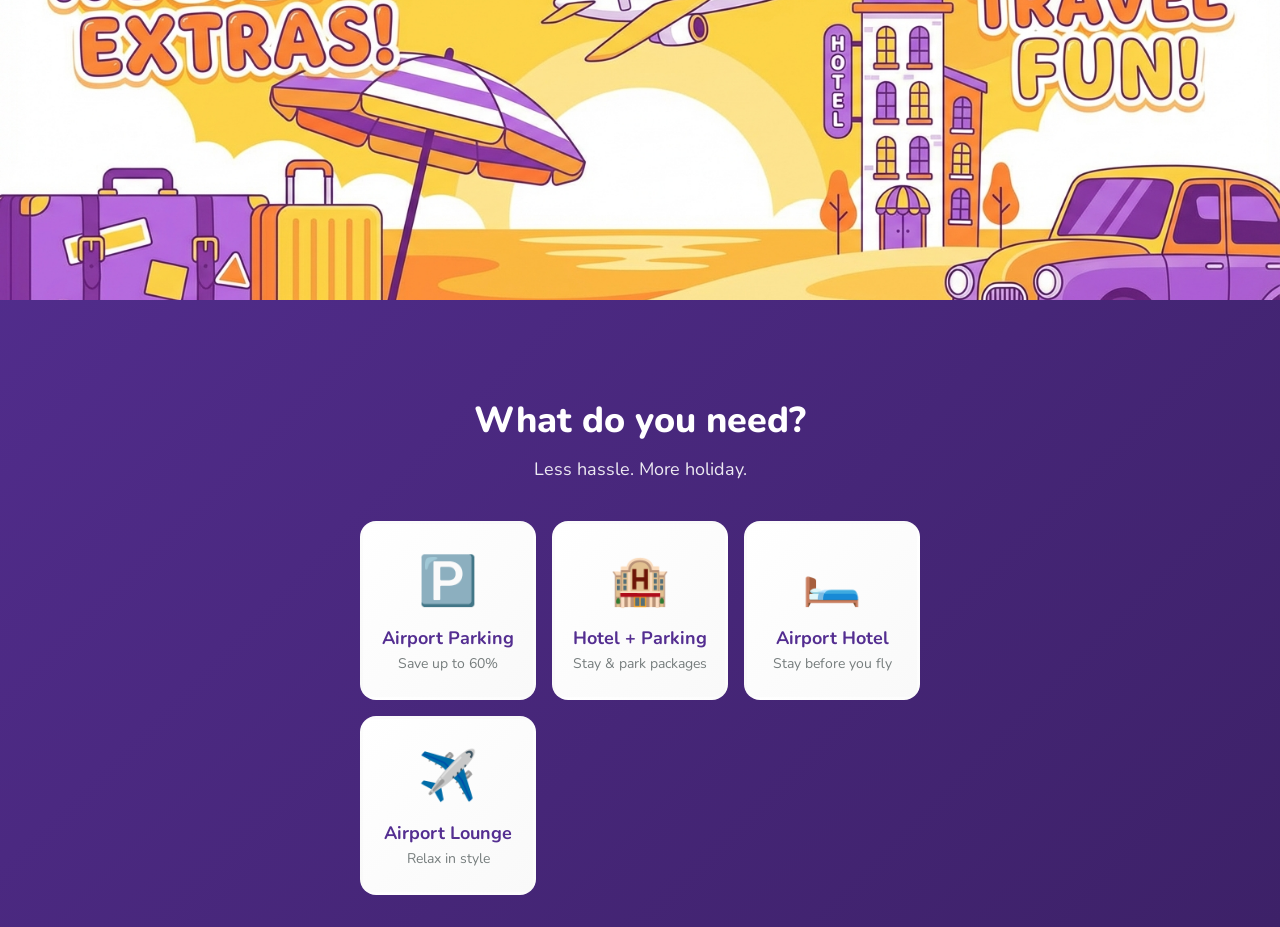
==== index.html @ 79301386 "Fix hotel/hotel+parking to use room type (not room count), center date/time scrollers, update URLs t" ====
<!DOCTYPE html>
<html lang="en">
<head>
  <meta charset="UTF-8">
  <meta name="viewport" content="width=device-width, initial-scale=1.0">
  <meta name="robots" content="noindex, nofollow">
  <title>Holiday Extras - Less hassle. More holiday.</title>
  <link rel="preconnect" href="https://fonts.googleapis.com">
  <link rel="preconnect" href="https://fonts.gstatic.com" crossorigin>
  <link href="https://fonts.googleapis.com/css2?family=Nunito:wght@400;600;700;800&display=swap" rel="stylesheet">
  <link rel="stylesheet" href="styles.css">
  <script src="script.js" defer></script>
</head>
<body>
  <div class="app">
    <!-- Step 1: Product selection with banner -->
    <div class="screen" id="screen-product" data-step="product">
      <div class="banner">
        <img src="assets/banner.jpg" alt="Holiday Extras" class="banner-img">
      </div>

      <div class="screen-content">
        <div class="logo-container">
          <img src="https://d17s4kc6349e5h.cloudfront.net/holidayextras/assets/images/logos/HolidayExtras-logo-horizontal-transparent.svg"
               alt="Holiday Extras" class="logo">
        </div>

        <h1 class="screen-title">What do you need?</h1>
        <p class="screen-subtitle">Less hassle. More holiday.</p>

        <div class="options-grid">
          <button class="option-card" data-value="parking" data-next="airport">
            <div class="option-icon">🅿️</div>
            <div class="option-title">Airport Parking</div>
            <div class="option-desc">Save up to 60%</div>
          </button>

          <button class="option-card" data-value="hotel-parking" data-next="airport">
            <div class="option-icon">🏨</div>
            <div class="option-title">Hotel + Parking</div>
            <div class="option-desc">Stay & park packages</div>
          </button>

          <button class="option-card" data-value="hotel" data-next="airport">
            <div class="option-icon">🛏️</div>
            <div class="option-title">Airport Hotel</div>
            <div class="option-desc">Stay before you fly</div>
          </button>

          <button class="option-card" data-value="lounge" data-next="airport">
            <div class="option-icon">✈️</div>
            <div class="option-title">Airport Lounge</div>
            <div class="option-desc">Relax in style</div>
          </button>
        </div>
      </div>
    </div>

    <!-- Step 2: Airport selection -->
    <div class="screen" id="screen-airport" data-step="airport" style="display: none;">
      <div class="screen-content">
        <button class="back-btn" data-back="product">← Back</button>

        <h1 class="screen-title">Which airport?</h1>
        <p class="screen-subtitle">Select your departure airport</p>

        <div class="options-list" id="airportList">
          <button class="option-item" data-value="LHR">London Heathrow</button>
          <button class="option-item" data-value="LGW">London Gatwick</button>
          <button class="option-item" data-value="MAN">Manchester</button>
          <button class="option-item" data-value="STN">London Stansted</button>
          <button class="option-item" data-value="LTN">London Luton</button>
          <button class="option-item" data-value="BHX">Birmingham</button>
          <button class="option-item" data-value="EDI">Edinburgh</button>
          <button class="option-item" data-value="BRS">Bristol</button>
          <button class="option-item" data-value="NCL">Newcastle</button>
          <button class="option-item" data-value="LBA">Leeds Bradford</button>
          <button class="option-item" data-value="EMA">East Midlands</button>
          <button class="option-item" data-value="LPL">Liverpool</button>
          <button class="option-item" data-value="GLA">Glasgow</button>
        </div>
      </div>
    </div>

    <!-- Step 3: Drop-off date -->
    <div class="screen" id="screen-outdate" data-step="outdate" style="display: none;">
      <div class="screen-content">
        <button class="back-btn" data-back="airport">← Back</button>

        <h1 class="screen-title">When are you going?</h1>
        <p class="screen-subtitle">Select your drop-off date</p>

        <div class="date-scroller" id="outDateScroller"></div>
      </div>
    </div>

    <!-- Step 4: Drop-off time -->
    <div class="screen" id="screen-outtime" data-step="outtime" style="display: none;">
      <div class="screen-content">
        <button class="back-btn" data-back="outdate">← Back</button>

        <h1 class="screen-title">What time?</h1>
        <p class="screen-subtitle">Drop-off time</p>

        <div class="time-scroller" id="outTimeScroller"></div>
      </div>
    </div>

    <!-- Step 5: Collection date -->
    <div class="screen" id="screen-indate" data-step="indate" style="display: none;">
      <div class="screen-content">
        <button class="back-btn" data-back="outtime">← Back</button>

        <h1 class="screen-title">When are you back?</h1>
        <p class="screen-subtitle">Select your collection date</p>

        <div class="date-scroller" id="inDateScroller"></div>
      </div>
    </div>

    <!-- Step 6: Collection time -->
    <div class="screen" id="screen-intime" data-step="intime" style="display: none;">
      <div class="screen-content">
        <button class="back-btn" data-back="indate">← Back</button>

        <h1 class="screen-title">Return time?</h1>
        <p class="screen-subtitle">Collection time</p>

        <div class="time-scroller" id="inTimeScroller"></div>
      </div>
    </div>

    <!-- Step 6.5: Room type (for hotel/hotel+parking only) -->
    <div class="screen" id="screen-roomtype" data-step="roomtype" style="display: none;">
      <div class="screen-content">
        <button class="back-btn" data-back="intime">← Back</button>

        <h1 class="screen-title">Room type?</h1>
        <p class="screen-subtitle">Select your room configuration</p>

        <div class="options-list" id="roomTypeList">
          <button class="option-item" data-value="D20">Double - 2 adults</button>
          <button class="option-item" data-value="T20">Twin - 2 adults</button>
          <button class="option-item" data-value="S10">Single - 1 adult</button>
          <button class="option-item" data-value="T11">Twin - 1 adult 1 child</button>
          <button class="option-item" data-value="T21">Triple - 2 adults 1 child</button>
          <button class="option-item" data-value="T30">Triple - 3 adults</button>
          <button class="option-item" data-value="F22">Family - 2 adults 2 children</button>
          <button class="option-item" data-value="F23">Family - 2 adults 3 children</button>
        </div>
      </div>
    </div>

    <!-- Step 7: Flight (optional) -->
    <div class="screen" id="screen-flight" data-step="flight" style="display: none;">
      <div class="screen-content">
        <button class="back-btn" data-back="roomtype" id="flightBackBtn">← Back</button>

        <h1 class="screen-title">Add your flight?</h1>
        <p class="screen-subtitle">Optional - helps us match your parking time</p>

        <div class="flight-section">
          <select class="flight-select" id="destinationSelect">
            <option value="">Select destination...</option>
          </select>

          <select class="flight-select" id="flightSelect" style="display: none;">
            <option value="">Select your flight...</option>
          </select>

          <button class="skip-btn">Skip - Continue without flight</button>
        </div>

        <button class="submit-btn" id="submitBtn">Find options →</button>
      </div>
    </div>
  </div>
</body>
</html>
---- styles.css ----
/* Holiday Extras Multi-Product Flow */

* {
  margin: 0;
  padding: 0;
  box-sizing: border-box;
}

body {
  font-family: 'Nunito', -apple-system, BlinkMacSystemFont, 'Segoe UI', sans-serif;
  background: linear-gradient(135deg, #542E91 0%, #3d2168 100%);
  min-height: 100vh;
  overflow-x: hidden;
}

.app {
  position: relative;
  min-height: 100vh;
}

/* Screens */
.screen {
  min-height: 100vh;
  display: flex;
  flex-direction: column;
  animation: slideInRight 0.3s ease-out;
}

.screen.slide-out-left {
  animation: slideOutLeft 0.3s ease-in forwards;
}

.screen.slide-out-right {
  animation: slideOutRight 0.3s ease-in forwards;
}

@keyframes slideInRight {
  from {
    opacity: 0;
    transform: translateX(50px);
  }
  to {
    opacity: 1;
    transform: translateX(0);
  }
}

@keyframes slideOutLeft {
  to {
    opacity: 0;
    transform: translateX(-50px);
  }
}

@keyframes slideOutRight {
  to {
    opacity: 0;
    transform: translateX(50px);
  }
}

/* Banner */
.banner {
  width: 100%;
  height: 300px;
  overflow: hidden;
}

.banner-img {
  width: 100%;
  height: 100%;
  object-fit: cover;
  object-position: center;
}

/* Screen content */
.screen-content {
  flex: 1;
  padding: 32px 20px;
  max-width: 600px;
  margin: 0 auto;
  width: 100%;
  position: relative;
}

.logo-container {
  text-align: center;
  margin-bottom: 24px;
}

.logo {
  height: 60px;
}

/* Persistent logo for all screens */
.screen-content::before {
  content: '';
  display: block;
  width: 120px;
  height: 40px;
  background: url('https://d17s4kc6349e5h.cloudfront.net/holidayextras/assets/images/logos/HolidayExtras-logo-horizontal-transparent.svg') center/contain no-repeat;
  margin: 0 auto 24px;
  opacity: 0.9;
}

/* Hide the inline logo container on first screen since we have persistent logo */
#screen-product .logo-container {
  display: none;
}

.back-btn {
  background: rgba(255,255,255,0.2);
  border: none;
  color: #fff;
  padding: 12px 20px;
  border-radius: 25px;
  font-size: 16px;
  font-weight: 600;
  cursor: pointer;
  margin-bottom: 24px;
  transition: all 0.3s;
  font-family: 'Nunito', sans-serif;
}

.back-btn:hover {
  background: rgba(255,255,255,0.3);
  transform: translateX(-4px);
}

.screen-title {
  color: #fff;
  font-size: 36px;
  font-weight: 800;
  text-align: center;
  margin-bottom: 12px;
  animation: fadeIn 0.6s ease-out 0.2s both;
}

.screen-subtitle {
  color: rgba(255,255,255,0.9);
  font-size: 18px;
  text-align: center;
  margin-bottom: 40px;
  animation: fadeIn 0.6s ease-out 0.3s both;
}

@keyframes fadeIn {
  from {
    opacity: 0;
    transform: translateY(20px);
  }
  to {
    opacity: 1;
    transform: translateY(0);
  }
}

/* Option cards (product selection) */
.options-grid {
  display: grid;
  grid-template-columns: repeat(auto-fit, minmax(140px, 1fr));
  gap: 16px;
  animation: fadeIn 0.8s ease-out 0.4s both;
}

.option-card {
  background: linear-gradient(135deg, #fff 0%, #f9f9f9 100%);
  border: 3px solid transparent;
  border-radius: 16px;
  padding: 24px 16px;
  text-align: center;
  cursor: pointer;
  transition: all 0.3s cubic-bezier(0.68, -0.55, 0.265, 1.55);
  font-family: 'Nunito', sans-serif;
}

.option-card:hover {
  transform: translateY(-8px) scale(1.05);
  border-color: #FDDC06;
  box-shadow: 0 12px 24px rgba(253,220,6,0.4);
}

.option-card:active {
  transform: translateY(-4px) scale(1.02);
}

.option-icon {
  font-size: 48px;
  margin-bottom: 12px;
  animation: bounce 2s ease-in-out infinite;
}

@keyframes bounce {
  0%, 100% { transform: translateY(0); }
  50% { transform: translateY(-10px); }
}

.option-title {
  font-size: 18px;
  font-weight: 700;
  color: #542E91;
  margin-bottom: 4px;
}

.option-desc {
  font-size: 14px;
  color: #767d7d;
}

/* Option list (airport selection) */
.options-list {
  display: flex;
  flex-direction: column;
  gap: 12px;
  animation: fadeIn 0.6s ease-out 0.3s both;
}

.option-item {
  background: rgba(255,255,255,0.95);
  border: 2px solid transparent;
  border-radius: 12px;
  padding: 20px;
  font-size: 18px;
  font-weight: 600;
  color: #542E91;
  text-align: left;
  cursor: pointer;
  transition: all 0.3s;
  font-family: 'Nunito', sans-serif;
}

.option-item:hover {
  background: #fff;
  border-color: #FDDC06;
  transform: translateX(8px);
  box-shadow: 0 4px 12px rgba(253,220,6,0.3);
}

/* Date & Time scrollers */
.date-scroller,
.time-scroller {
  background: rgba(255,255,255,0.1);
  border-radius: 16px;
  padding: 20px;
  max-height: 60vh;
  overflow-y: auto;
  scroll-behavior: smooth;
  animation: fadeIn 0.6s ease-out 0.3s both;
  width: 100%;
  max-width: 600px;
  margin: 0 auto;
}

.date-scroller::-webkit-scrollbar,
.time-scroller::-webkit-scrollbar {
  width: 8px;
}

.date-scroller::-webkit-scrollbar-track,
.time-scroller::-webkit-scrollbar-track {
  background: rgba(255,255,255,0.1);
  border-radius: 10px;
}

.date-scroller::-webkit-scrollbar-thumb,
.time-scroller::-webkit-scrollbar-thumb {
  background: #FDDC06;
  border-radius: 10px;
}

.date-item,
.time-item {
  background: rgba(255,255,255,0.9);
  border: 2px solid transparent;
  border-radius: 12px;
  padding: 24px;
  margin-bottom: 12px;
  text-align: center;
  cursor: pointer;
  transition: all 0.3s;
  font-family: 'Nunito', sans-serif;
}

.date-item:hover,
.time-item:hover {
  background: #fff;
  border-color: #FDDC06;
  transform: scale(1.05);
  box-shadow: 0 4px 12px rgba(253,220,6,0.3);
}

.date-day {
  font-size: 14px;
  font-weight: 600;
  color: #542E91;
  text-transform: uppercase;
  margin-bottom: 4px;
}

.date-full {
  font-size: 20px;
  font-weight: 700;
  color: #232323;
}

.time-value {
  font-size: 32px;
  font-weight: 800;
  color: #542E91;
}

/* Flight section */
.flight-section {
  display: flex;
  flex-direction: column;
  gap: 16px;
  margin-bottom: 32px;
  animation: fadeIn 0.6s ease-out 0.3s both;
}

.flight-select {
  background: rgba(255,255,255,0.95);
  border: 2px solid transparent;
  border-radius: 12px;
  padding: 18px;
  font-size: 16px;
  font-weight: 600;
  color: #542E91;
  cursor: pointer;
  font-family: 'Nunito', sans-serif;
  -webkit-appearance: none;
  appearance: none;
  background-image: url("data:image/svg+xml;charset=UTF-8,%3csvg xmlns='http://www.w3.org/2000/svg' viewBox='0 0 24 24' fill='none' stroke='%23542E91' stroke-width='2' stroke-linecap='round' stroke-linejoin='round'%3e%3cpolyline points='6 9 12 15 18 9'%3e%3c/polyline%3e%3c/svg%3e");
  background-repeat: no-repeat;
  background-position: right 16px center;
  background-size: 20px;
  padding-right: 48px;
}

.flight-select:focus {
  outline: none;
  border-color: #FDDC06;
  box-shadow: 0 0 0 4px rgba(253,220,6,0.2);
}

.skip-btn {
  background: transparent;
  border: 2px solid rgba(255,255,255,0.5);
  color: #fff;
  padding: 16px;
  border-radius: 12px;
  font-size: 16px;
  font-weight: 600;
  cursor: pointer;
  transition: all 0.3s;
  font-family: 'Nunito', sans-serif;
}

.skip-btn:hover {
  background: rgba(255,255,255,0.1);
  border-color: #fff;
}

.submit-btn {
  width: 100%;
  background: linear-gradient(135deg, #FDDC06 0%, #ffc107 100%);
  border: none;
  color: #542E91;
  padding: 20px;
  border-radius: 16px;
  font-size: 20px;
  font-weight: 800;
  cursor: pointer;
  transition: all 0.3s;
  font-family: 'Nunito', sans-serif;
  box-shadow: 0 8px 20px rgba(253,220,6,0.4);
}

.submit-btn:hover {
  transform: translateY(-4px);
  box-shadow: 0 12px 28px rgba(253,220,6,0.6);
}

.submit-btn:active {
  transform: translateY(-2px);
}

/* Mobile */
@media (max-width: 767px) {
  .screen-title {
    font-size: 28px;
  }

  .screen-subtitle {
    font-size: 16px;
  }

  .options-grid {
    grid-template-columns: repeat(2, 1fr);
  }

  .banner {
    height: 150px;
  }

  .logo {
    height: 50px;
  }
}
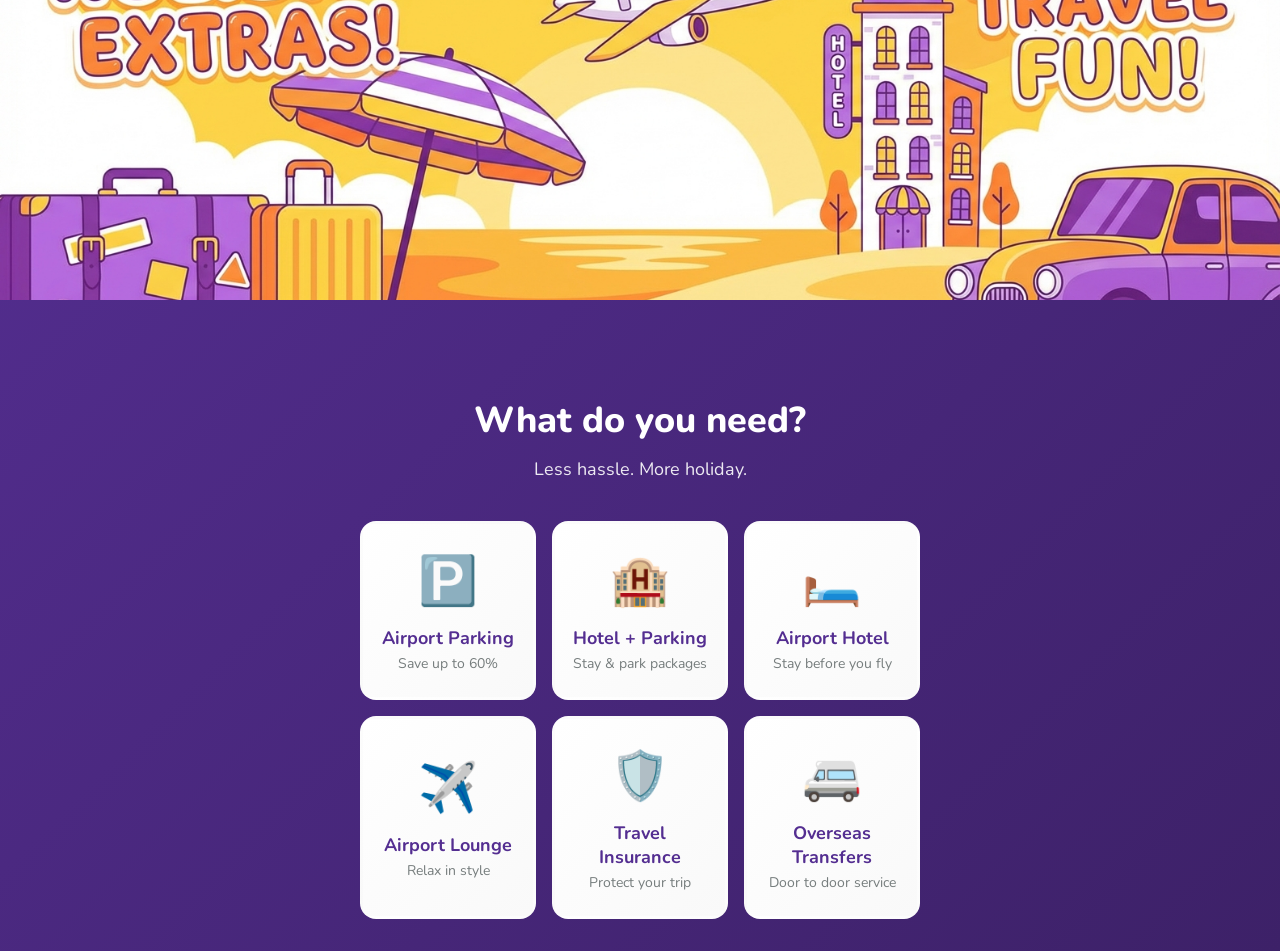
==== commit 5b98e003: "Add Travel Insurance and Overseas Transfers products, extend date picker to 365 days" ====
--- a/index.html
+++ b/index.html
@@ -52,6 +52,18 @@
             <div class="option-title">Airport Lounge</div>
             <div class="option-desc">Relax in style</div>
           </button>
+
+          <button class="option-card" data-value="insurance" data-next="airport">
+            <div class="option-icon">🛡️</div>
+            <div class="option-title">Travel Insurance</div>
+            <div class="option-desc">Protect your trip</div>
+          </button>
+
+          <button class="option-card" data-value="transfers" data-next="airport">
+            <div class="option-icon">🚐</div>
+            <div class="option-title">Overseas Transfers</div>
+            <div class="option-desc">Door to door service</div>
+          </button>
         </div>
       </div>
     </div>
@@ -87,8 +99,8 @@
       <div class="screen-content">
         <button class="back-btn" data-back="airport">← Back</button>
 
-        <h1 class="screen-title">When are you going?</h1>
-        <p class="screen-subtitle">Select your drop-off date</p>
+        <h1 class="screen-title" id="outDateTitle">When are you going?</h1>
+        <p class="screen-subtitle" id="outDateSubtitle">Select your drop-off date</p>
 
         <div class="date-scroller" id="outDateScroller"></div>
       </div>
@@ -109,10 +121,10 @@
     <!-- Step 5: Collection date -->
     <div class="screen" id="screen-indate" data-step="indate" style="display: none;">
       <div class="screen-content">
-        <button class="back-btn" data-back="outtime">← Back</button>
-
-        <h1 class="screen-title">When are you back?</h1>
-        <p class="screen-subtitle">Select your collection date</p>
+        <button class="back-btn" data-back="outtime" id="inDateBackBtn">← Back</button>
+
+        <h1 class="screen-title" id="inDateTitle">When are you back?</h1>
+        <p class="screen-subtitle" id="inDateSubtitle">Select your collection date</p>
 
         <div class="date-scroller" id="inDateScroller"></div>
       </div>
@@ -133,7 +145,7 @@
     <!-- Step 6.5: Room type (for hotel/hotel+parking only) -->
     <div class="screen" id="screen-roomtype" data-step="roomtype" style="display: none;">
       <div class="screen-content">
-        <button class="back-btn" data-back="intime">← Back</button>
+        <button class="back-btn" data-back="intime" id="roomTypeBackBtn">← Back</button>
 
         <h1 class="screen-title">Room type?</h1>
         <p class="screen-subtitle">Select your room configuration</p>
@@ -151,6 +163,50 @@
       </div>
     </div>
 
+    <!-- Step 6.6: Second room type (for hotel/hotel+parking only) -->
+    <div class="screen" id="screen-roomtype2" data-step="roomtype2" style="display: none;">
+      <div class="screen-content">
+        <button class="back-btn" data-back="roomtype">← Back</button>
+
+        <h1 class="screen-title">Need a second room?</h1>
+        <p class="screen-subtitle">Optional - add another room type</p>
+
+        <button class="no-thanks-btn" id="noThanksBtn">No thanks</button>
+
+        <div class="options-list" id="roomType2List">
+          <button class="option-item" data-value="D20">Double - 2 adults</button>
+          <button class="option-item" data-value="T20">Twin - 2 adults</button>
+          <button class="option-item" data-value="S10">Single - 1 adult</button>
+          <button class="option-item" data-value="T11">Twin - 1 adult 1 child</button>
+          <button class="option-item" data-value="T21">Triple - 2 adults 1 child</button>
+          <button class="option-item" data-value="T30">Triple - 3 adults</button>
+          <button class="option-item" data-value="F22">Family - 2 adults 2 children</button>
+          <button class="option-item" data-value="F23">Family - 2 adults 3 children</button>
+        </div>
+      </div>
+    </div>
+
+    <!-- Step 6.5: Passengers (for lounge only) -->
+    <div class="screen" id="screen-passengers" data-step="passengers" style="display: none;">
+      <div class="screen-content">
+        <button class="back-btn" data-back="outtime">← Back</button>
+
+        <h1 class="screen-title">How many passengers?</h1>
+        <p class="screen-subtitle">Select number of people using the lounge</p>
+
+        <div class="options-list" id="passengersList">
+          <button class="option-item" data-value="2,0,0">2 adults</button>
+          <button class="option-item" data-value="1,0,0">1 adult</button>
+          <button class="option-item" data-value="3,0,0">3 adults</button>
+          <button class="option-item" data-value="4,0,0">4 adults</button>
+          <button class="option-item" data-value="2,1,0">2 adults, 1 child</button>
+          <button class="option-item" data-value="2,2,0">2 adults, 2 children</button>
+          <button class="option-item" data-value="2,0,1">2 adults, 1 infant</button>
+          <button class="option-item" data-value="1,1,0">1 adult, 1 child</button>
+        </div>
+      </div>
+    </div>
+
     <!-- Step 7: Flight (optional) -->
     <div class="screen" id="screen-flight" data-step="flight" style="display: none;">
       <div class="screen-content">
--- a/styles.css
+++ b/styles.css
@@ -234,6 +234,13 @@
   border-color: #FDDC06;
   transform: translateX(8px);
   box-shadow: 0 4px 12px rgba(253,220,6,0.3);
+}
+
+.option-item.selected {
+  background: #FDDC06;
+  border-color: #542E91;
+  color: #542E91;
+  font-weight: 700;
 }
 
 /* Date & Time scrollers */
@@ -247,7 +254,7 @@
   scroll-behavior: smooth;
   animation: fadeIn 0.6s ease-out 0.3s both;
   width: 100%;
-  max-width: 600px;
+  max-width: 100%;
   margin: 0 auto;
 }
 
@@ -279,6 +286,8 @@
   cursor: pointer;
   transition: all 0.3s;
   font-family: 'Nunito', sans-serif;
+  width: 100%;
+  display: block;
 }
 
 .date-item:hover,
@@ -287,6 +296,21 @@
   border-color: #FDDC06;
   transform: scale(1.05);
   box-shadow: 0 4px 12px rgba(253,220,6,0.3);
+}
+
+.date-item.selected,
+.time-item.selected {
+  background: #FDDC06;
+  border-color: #542E91;
+  transform: scale(1.02);
+  box-shadow: 0 4px 12px rgba(84,46,145,0.3);
+}
+
+.date-item.selected .date-day,
+.date-item.selected .date-full,
+.time-item.selected .time-value {
+  color: #542E91;
+  font-weight: 800;
 }
 
 .date-day {
@@ -343,7 +367,8 @@
   box-shadow: 0 0 0 4px rgba(253,220,6,0.2);
 }
 
-.skip-btn {
+.skip-btn,
+.no-thanks-btn {
   background: transparent;
   border: 2px solid rgba(255,255,255,0.5);
   color: #fff;
@@ -356,9 +381,16 @@
   font-family: 'Nunito', sans-serif;
 }
 
-.skip-btn:hover {
+.skip-btn:hover,
+.no-thanks-btn:hover {
   background: rgba(255,255,255,0.1);
   border-color: #fff;
+}
+
+.no-thanks-btn {
+  width: 100%;
+  margin-top: 0;
+  margin-bottom: 24px;
 }
 
 .submit-btn {
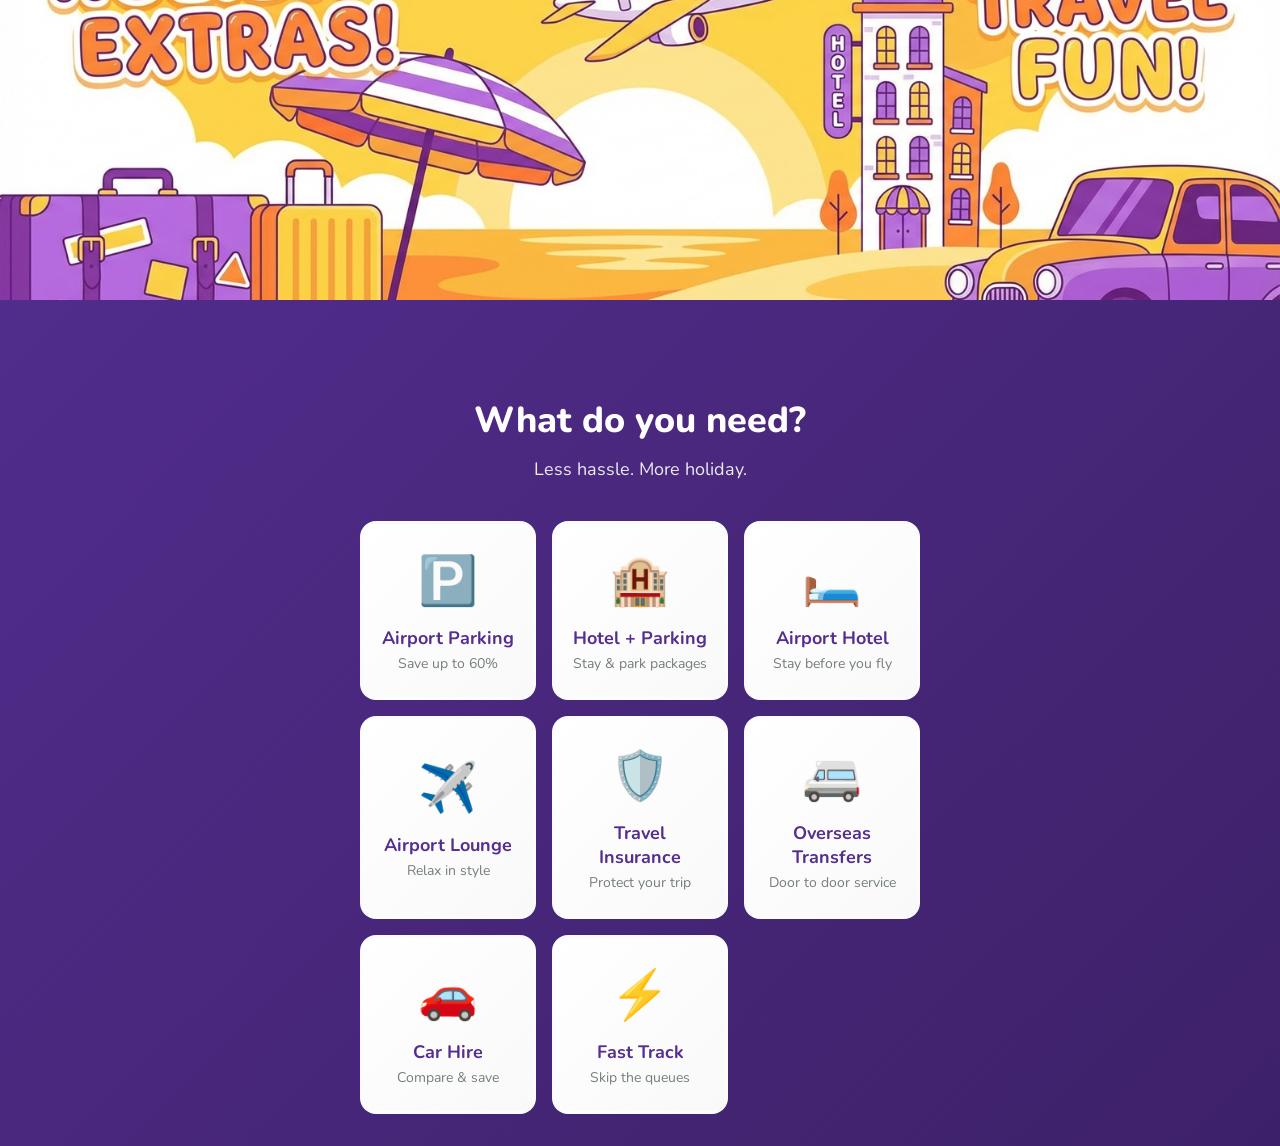
==== commit 72ec9d23: "Add Car Hire and Fast Track products, update URLs for insurance/transfers/carhire/fasttrack to pass " ====
--- a/index.html
+++ b/index.html
@@ -64,6 +64,18 @@
             <div class="option-title">Overseas Transfers</div>
             <div class="option-desc">Door to door service</div>
           </button>
+
+          <button class="option-card" data-value="carhire" data-next="airport">
+            <div class="option-icon">🚗</div>
+            <div class="option-title">Car Hire</div>
+            <div class="option-desc">Compare & save</div>
+          </button>
+
+          <button class="option-card" data-value="fasttrack" data-next="airport">
+            <div class="option-icon">⚡</div>
+            <div class="option-title">Fast Track</div>
+            <div class="option-desc">Skip the queues</div>
+          </button>
         </div>
       </div>
     </div>
